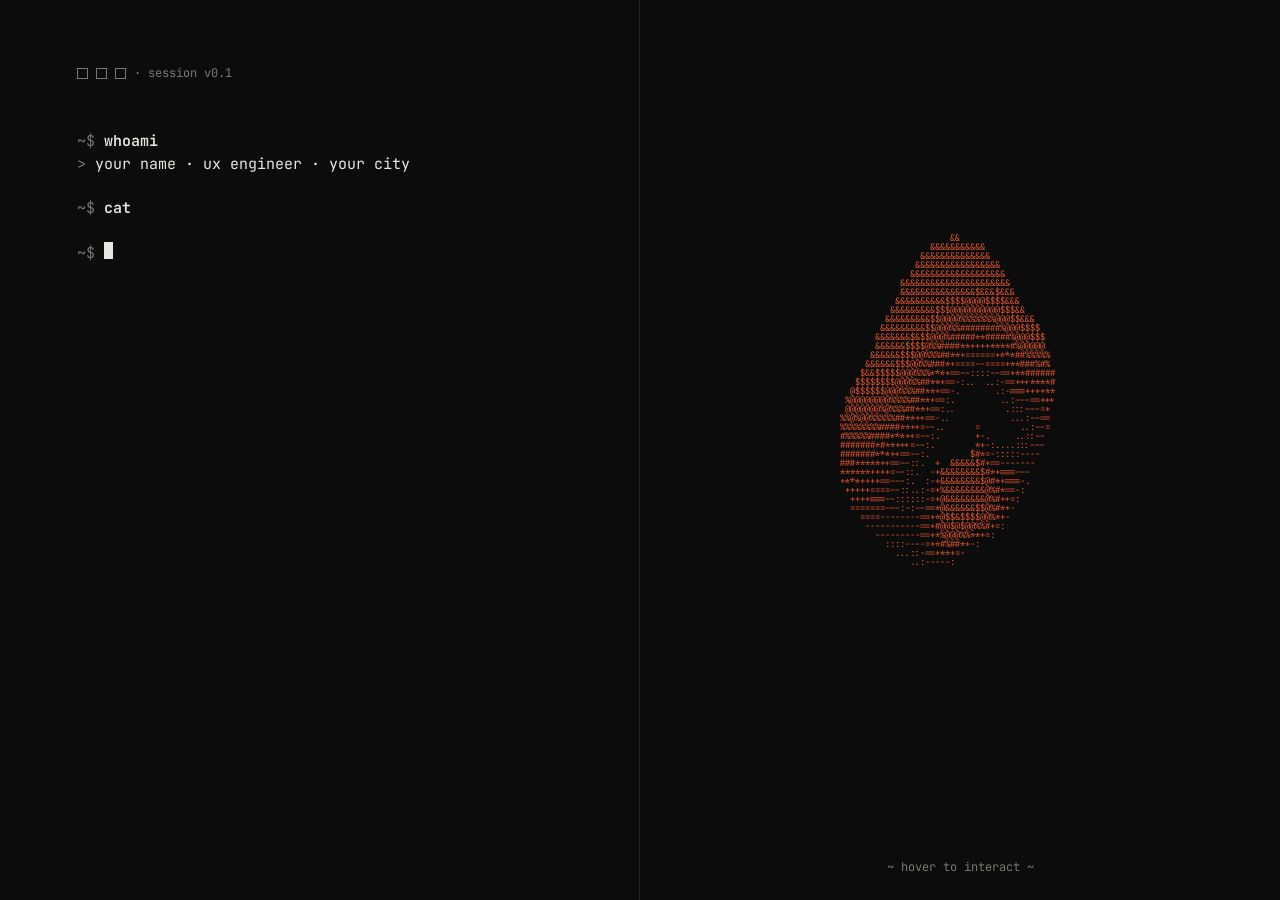
==== index.html @ 76d7cf32 "deploy: static portfolio" ====
﻿<!DOCTYPE html>
<html lang="ru"><head>
<meta charset="UTF-8"><style id="qw-theme">:root {
  --contextual-navbar-foreground-color: #000000 !important;
  --connection-foreground-color: #FFFFFF !important;
  --automation-foreground-color: #FFFFFF !important;
  --global-navbar-background-color: #F3F3F7 !important;
  --accent-foreground-color: #FFFFFF !important;
  --primary-foreground-color: #000000 !important;
  --measure-foreground-color: #CB7600 !important;
  --dimension-foreground-color: #1B84BF !important;
  --warning-background-color: #FF9800 !important;
  --warning-foreground-color: #000000 !important;
  --success-background-color: #27700E !important;
  --info-foreground-color: #FFFFFF !important;
  --secondary-foreground-color: #000000 !important;
  --info-background-color: #2196F3 !important;
  --measure-background-color: #FFF8EF !important;
  --contextual-navbar-background-color: #FFFFFF !important;
  --accent-background-color: #4200DB !important;
  --visualization-background-color: #6842FF !important;
  --connection-background-color: #FF4B14 !important;
  --secondary-background-color: #F9F9FB !important;
  --danger-background-color: #C82745 !important;
  --automation-background-color: #D600BA !important;
  --success-foreground-color: #FFFFFF !important;
  --danger-foreground-color: #FFFFFF !important;
  --dimension-background-color: #EEF8FF !important;
  --insight-foreground-color: #FFFFFF !important;
  --primary-background-color: #FFFFFF !important;
  --insight-background-color: #78008A !important;
  --visualization-foreground-color: #FFFFFF !important;
  --global-navbar-foreground-color: #5A5A5B !important;
  --chat-column-base: 720px !important;
  --chat-column-max: 720px !important;
  --color-bg: #faf9fc !important;
  --color-navbar-bg: #f9f9fb !important;
  --color-navbar-fg: #131920 !important;
  --color-navbar-divider: rgba(0, 0, 0, .12) !important;
  --color-leftnav-bg: #ffffff !important;
  --color-bg-chat-view: #f9f9fb !important;
  --color-bg-secondary: #ffffff !important;
  --color-bg-tertiary: #f9fafb !important;
  --color-bg-hover: #f3f4f6 !important;
  --color-surface: #f9fafb !important;
  --color-surface-hover: #f3f4f6 !important;
  --color-surface-active: #e5e7eb !important;
  --color-border: rgba(0, 0, 0, .12) !important;
  --color-border-light: rgba(0, 0, 0, .06) !important;
  --color-border-strong: #d1d5db !important;
  --background-toggle-off-default: rgba(255, 255, 255, 0) !important;
  --color-primary: #4200db !important;
  --color-primary-dark: #35009e !important;
  --color-primary-light: #8575ff !important;
  --color-primary-bg: #e8e6ff !important;
  --color-primary-hover-border: #35009e !important;
  --color-nav-icon-active: #4200db !important;
  --color-nav-hover-border: #4200db !important;
  --color-primary-alpha-3: color-mix(in srgb, #4200db 3%, transparent) !important;
  --color-primary-alpha-5: color-mix(in srgb, #4200db 5%, transparent) !important;
  --color-primary-alpha-8: color-mix(in srgb, #4200db 8%, transparent) !important;
  --color-primary-alpha-12: color-mix(in srgb, #4200db 12%, transparent) !important;
  --color-primary-alpha-15: color-mix(in srgb, #4200db 15%, transparent) !important;
  --color-primary-alpha-20: color-mix(in srgb, #4200db 20%, transparent) !important;
  --color-primary-alpha-25: color-mix(in srgb, #4200db 25%, transparent) !important;
  --color-primary-alpha-30: color-mix(in srgb, #4200db 30%, transparent) !important;
  --color-primary-alpha-40: color-mix(in srgb, #4200db 40%, transparent) !important;
  --color-primary-alpha-50: color-mix(in srgb, #4200db 50%, transparent) !important;
  --color-primary-alpha-60: color-mix(in srgb, #4200db 60%, transparent) !important;
  --color-primary-subtle: color-mix(in srgb, #4200db 12%, transparent) !important;
  --color-primary-border: color-mix(in srgb, #4200db 30%, transparent) !important;
  --color-focus-ring: #4200db !important;
  --color-sidebar-hover: color-mix(in srgb, #4200db 12%, transparent) !important;
  --color-sidebar-hover-solid: color-mix(in srgb, #4200db 12%, #faf9fc) !important;
  --block-selection-outline-offset: 2px !important;
  --color-accent: #4200db !important;
  --color-accent-foreground: #4200db !important;
  --color-accent-dark: #35009e !important;
  --color-accent-light: #e8e6ff !important;
  --color-accent-inverse: #ffffff !important;
  --color-link: #4200db !important;
  --color-brand-ai-gradient-start: #6842ff !important;
  --color-brand-ai-gradient-mid: #d600ba !important;
  --color-brand-ai-gradient-end: #ff4b14 !important;
  --color-brand-kiro: #9147ff !important;
  --color-primary-gradient-end: #e8e6ff !important;
  --color-primary-bg-solid: #e8e6ff !important;
  --color-user-bubble: #F3F3F7 !important;
  --color-user-bubble-text: #131920 !important;
  --color-text: #131920 !important;
  --color-text-secondary: #5e5e5e !important;
  --color-text-tertiary: #656871 !important;
  --color-text-muted: #656871 !important;
  --color-text-on-primary: #ffffff !important;
  --color-success: #00802f !important;
  --color-success-dark: #00471e !important;
  --color-success-light: #d9ffd6 !important;
  --color-success-hover: #005c26 !important;
  --color-success-bg: #e6f5eb !important;
  --color-success-border: #b3d9bf !important;
  --color-success-foreground: #00802f !important;
  --color-success-dark-foreground: #00471e !important;
  --color-success-text: #00471e !important;
  --color-error: #db0000 !important;
  --color-error-dark: #700000 !important;
  --color-error-light: #ffe0e0 !important;
  --color-error-hover: #ffe0e0 !important;
  --color-error-bg: #fceaea !important;
  --color-error-border: #f2cccc !important;
  --color-error-active-border: #db0000 !important;
  --color-error-foreground: #db0000 !important;
  --color-error-dark-foreground: #700000 !important;
  --color-error-inverse: #ffffff !important;
  --color-error-text: #700000 !important;
  --color-warning: #f2b100 !important;
  --color-warning-dark: #573a00 !important;
  --color-warning-light: #fffbbd !important;
  --color-warning-hover: #db9200 !important;
  --color-warning-bg: #fef7e6 !important;
  --color-warning-border: #f9dfa3 !important;
  --color-warning-foreground: #f2b100 !important;
  --color-warning-dark-foreground: #573a00 !important;
  --color-warning-inverse: #573a00 !important;
  --color-surface-warning: #fffbbd !important;
  --color-text-warning: #573a00 !important;
  --color-info: #006ce0 !important;
  --color-info-dark: #002a66 !important;
  --color-info-light: #d1f1ff !important;
  --color-info-hover: #003b8f !important;
  --color-info-bg: #ebf3fc !important;
  --color-info-border: #b3d1f0 !important;
  --color-info-foreground: #006ce0 !important;
  --color-info-dark-foreground: #002a66 !important;
  --color-info-inverse: #ffffff !important;
  --color-overlay: rgba(0, 0, 0, .5) !important;
  --color-shadow: rgba(0, 0, 0, .08) !important;
  --color-hover: rgba(0, 0, 0, .05) !important;
  --color-tooltip-bg: rgba(0, 0, 0, .85) !important;
  --color-tooltip-text: #ffffff !important;
  --color-voice-purple: #8575ff !important;
  --color-voice-purple-dark: #4200db !important;
  --color-voice-purple-light: #8575ff !important;
  --color-voice-red: #db0000 !important;
  --color-voice-red-dark: #700000 !important;
  --color-voice-amber: #f2b100 !important;
  --color-voice-purple-glow: rgba(66, 0, 219, .4) !important;
  --color-voice-red-glow: rgba(219, 0, 0, .4) !important;
  --font-sans: "Amazon Ember", "Helvetica Neue", "Segoe UI", Roboto, Helvetica, Arial, sans-serif !important;
  --font-mono: "SF Mono", "Monaco", "Menlo", "Consolas", monospace !important;
  --text-2xs: .5625rem !important;
  --text-xs: .625rem !important;
  --text-sm: .6875rem !important;
  --text-base: .75rem !important;
  --text-md: .8125rem !important;
  --text-lg: .875rem !important;
  --text-xl: 1rem !important;
  --text-2xl: 1.125rem !important;
  --text-3xl: 1.25rem !important;
  --text-4xl: 1.5rem !important;
  --text-5xl: 2rem !important;
  --spacing-1: calc(.25rem * 1) !important;
  --spacing-1-5: calc(.25rem * 1.5) !important;
  --spacing-2: calc(.25rem * 2) !important;
  --spacing-3: calc(.25rem * 3) !important;
  --spacing-4: calc(.25rem * 4) !important;
  --spacing-5: calc(.25rem * 5) !important;
  --spacing-6: calc(.25rem * 6) !important;
  --spacing-7: calc(.25rem * 7) !important;
  --spacing-8: calc(.25rem * 8) !important;
  --spacing-9: calc(.25rem * 9) !important;
  --spacing-10: calc(.25rem * 10) !important;
  --border-radius-rounded-lg: 8px !important;
  --radius-sm: 6px !important;
  --radius-md: 10px !important;
  --radius-card: 12px !important;
  --radius-lg: 16px !important;
  --radius-pill: 8px !important;
  --shadow-sm: 0 1px 2px rgba(0, 0, 0, .05) !important;
  --shadow-md: 0 4px 12px rgba(0, 0, 0, .08) !important;
  --shadow-lg: 0 4px 16px 4px rgba(0, 0, 0, .16), 0 2px 6px 1px rgba(0, 0, 0, .16) !important;
  --color-success-bg-solid: #d9ffd6 !important;
  --color-error-bg-solid: #ffe0e0 !important;
  --color-error-border-solid: #ffe0e0 !important;
  --color-warning-bg-solid: #fffbbd !important;
  --color-warning-text: #573a00 !important;
  --color-info-bg-solid: #d1f1ff !important;
  --color-info-bg-solid-alt: #d1f1ff !important;
  --color-info-text: #002a66 !important;
  --color-info-text-alt: #002a66 !important;
  --color-emerald: #10b981 !important;
  --color-teal: #4ecdc4 !important;
  --color-code-bg: #F3F3F7 !important;
  --color-code-header-bg: #f1f3f5 !important;
  --color-code-text: #24292e !important;
  --color-code-border: #e1e4e8 !important;
  --color-code-muted: #6a737d !important;
  --color-inline-code-bg: #F3F3F7 !important;
  --color-inline-code-text: #24292e !important;
  --color-inline-code-border: #e1e4e8 !important;
  --color-scrollbar-thumb: #d1d5db !important;
  --color-scrollbar-track: transparent !important;
  --qs-data-cat-01: #4338CA !important;
  --qs-data-cat-02: #D97706 !important;
  --qs-data-cat-03: #0891B2 !important;
  --qs-data-cat-04: #8B5CF6 !important;
  --qs-data-cat-05: #15803D !important;
  --qs-data-cat-06: #0C4A6E !important;
  --qs-data-cat-07: #D946EF !important;
  --qs-data-cat-08: #65A30D !important;
  --qs-data-cat-09: #1D4ED8 !important;
  --qs-data-cat-10: #831843 !important;
  --qs-data-cat-11: #C2410C !important;
  --qs-data-cat-12: #115E59 !important;
  --qs-data-cat-other: #737373 !important;
  --qs-content: #fff !important;
  --qs-main: #f9f9fb !important;
  --qs-primary-foreground: #131920 !important;
  --qs-secondary-foreground: #656871 !important;
  --qs-tertiary-foreground: #656871 !important;
  --qs-placeholder-foreground: #656871 !important;
  --qs-divider: #dedee3 !important;
  --qs-default-border: #8c8c94 !important;
  --qs-neutral-soft: #b4b4bb !important;
  --qs-neutral-gray-50: #f9fafb !important;
  --qs-tertiary-background: #f9fafb !important;
  --qs-action-hover: #f3f3f7 !important;
  --qs-primary-default: #4200db !important;
  --qs-primary-dark: #35009e !important;
  --qs-primary-medium: #8575ff !important;
  --qs-primary-light: #e8e6ff !important;
  --qs-primary-inverse: #fff !important;
  --qs-success-default: #00802f !important;
  --qs-success-dark: #00471e !important;
  --qs-success-light: #d9ffd6 !important;
  --qs-error-default: #db0000 !important;
  --qs-error-dark: #700000 !important;
  --qs-warning-default: #f2b100 !important;
  --qs-warning-dark: #573a00 !important;
  --qs-warning-light: #fffbbd !important;
  --qs-info-default: #006ce0 !important;
  --qs-info-dark: #002a66 !important;
  --qs-font-sans: "Amazon Ember", "Helvetica Neue", "Segoe UI", Helvetica, Arial, sans-serif !important;
  --safe-top: 0.0px !important;
  --safe-bottom: 0.0px !important;
  --safe-left: 0.0px !important;
  --safe-right: 0.0px !important;
  --qs-action-active: #e8e6ff !important;
  --qs-action-active-hover: #b2a8ff !important;
  --qs-action-disabled: #f3f3f7 !important;
  --qs-active-border: #4200db !important;
  --qs-application-navbar: #4200db !important;
  --qs-application-navbar-dark: #35009e !important;
  --qs-application-navbar-foreground: #fff !important;
  --qs-application-navbar-light: #e8e6ff !important;
  --qs-automation-dark: #660052 !important;
  --qs-automation-default: #d600ba !important;
  --qs-automation-light: #ffe0fb !important;
  --qs-automation-medium: #b3008f !important;
  --qs-automation-soft: #ff94f1 !important;
  --qs-avatar-blue-bg: #d1f1ff !important;
  --qs-avatar-blue-fg: #002a66 !important;
  --qs-avatar-fuchsia-bg: #fce6ff !important;
  --qs-avatar-fuchsia-fg: #590066 !important;
  --qs-avatar-green-bg: #d9ffd6 !important;
  --qs-avatar-green-fg: #00471e !important;
  --qs-avatar-neutral-bg: #dedee3 !important;
  --qs-avatar-neutral-fg: #131920 !important;
  --qs-avatar-orange-bg: #ffe0d6 !important;
  --qs-avatar-orange-fg: #661800 !important;
  --qs-avatar-pink-bg: #ffe0fb !important;
  --qs-avatar-pink-fg: #660052 !important;
  --qs-avatar-primary-bg: #e8e6ff !important;
  --qs-avatar-primary-fg: #35009e !important;
  --qs-avatar-red-bg: #ffe0e0 !important;
  --qs-avatar-red-fg: #700000 !important;
  --qs-avatar-violet-bg: #f2e5ff !important;
  --qs-avatar-violet-fg: #45008a !important;
  --qs-avatar-yellow-bg: #fffbbd !important;
  --qs-avatar-yellow-fg: #573a00 !important;
  --qs-blue-100: #e2ebff !important;
  --qs-blue-1000: #060d27 !important;
  --qs-blue-200: #c2d5ff !important;
  --qs-blue-300: #9fbdff !important;
  --qs-blue-400: #7ea0fc !important;
  --qs-blue-50: #fafbff !important;
  --qs-blue-500: #517df6 !important;
  --qs-blue-600: #2d5fe8 !important;
  --qs-blue-700: #1d3cb9 !important;
  --qs-blue-800: #162c85 !important;
  --qs-blue-900: #102165 !important;
  --qs-blue-950: #0b1746 !important;
  --qs-brand: #fff !important;
  --qs-brand-foreground: #131920 !important;
  --qs-brand-navbar: #131920 !important;
  --qs-brand-navbar-dark: #000 !important;
  --qs-brand-navbar-foreground: #fff !important;
  --qs-brand-navbar-light: #dedee3 !important;
  --qs-coachmark: #006ce0 !important;
  --qs-connection-dark: #661800 !important;
  --qs-connection-default: #db3300 !important;
  --qs-connection-light: #ffe0d6 !important;
  --qs-connection-soft: #ff997a !important;
  --qs-content-inverse: #333843 !important;
  --qs-content-inverse-active: #131920 !important;
  --qs-contrast-foreground: #131920 !important;
  --qs-control-selected-bg: #4200db !important;
  --qs-control-selected-hover-bg: #35009e !important;
  --qs-darkpurple1-100: #eee1ef !important;
  --qs-darkpurple1-1000: #130b14 !important;
  --qs-darkpurple1-200: #dcc0dd !important;
  --qs-darkpurple1-300: #c99ecc !important;
  --qs-darkpurple1-400: #b57ab8 !important;
  --qs-darkpurple1-50: #f8f2f8 !important;
  --qs-darkpurple1-500: #97529b !important;
  --qs-darkpurple1-600: #754078 !important;
  --qs-darkpurple1-700: #542e57 !important;
  --qs-darkpurple1-800: #472749 !important;
  --qs-darkpurple1-900: #341c35 !important;
  --qs-darkpurple1-950: #241325 !important;
  --qs-darkpurple2-100: #f1e3fc !important;
  --qs-darkpurple2-1000: #1b042f !important;
  --qs-darkpurple2-200: #e7d0fb !important;
  --qs-darkpurple2-300: #d6b0f8 !important;
  --qs-darkpurple2-400: #be81f3 !important;
  --qs-darkpurple2-50: #f8f1fe !important;
  --qs-darkpurple2-500: #a652ef !important;
  --qs-darkpurple2-600: #8e24eb !important;
  --qs-darkpurple2-700: #7413c9 !important;
  --qs-darkpurple2-800: #580e98 !important;
  --qs-darkpurple2-900: #36095d !important;
  --qs-darkpurple2-950: #260642 !important;
  --qs-data-categorical-01: #4338ca !important;
  --qs-data-categorical-02: #d97706 !important;
  --qs-data-categorical-03: #0891b2 !important;
  --qs-data-categorical-04: #8b5cf6 !important;
  --qs-data-categorical-05: #15803d !important;
  --qs-data-categorical-06: #0c4a6e !important;
  --qs-data-categorical-07: #d946ef !important;
  --qs-data-categorical-08: #65a30d !important;
  --qs-data-categorical-09: #1d4ed8 !important;
  --qs-data-categorical-10: #831843 !important;
  --qs-data-categorical-11: #c2410c !important;
  --qs-data-categorical-12: #115e59 !important;
  --qs-data-categorical-other: #737373 !important;
  --qs-data-divergent-negative: #ea580c !important;
  --qs-data-divergent-positive: #4f46e5 !important;
  --qs-data-divergent-red-green-negative: #dc2626 !important;
  --qs-data-divergent-red-green-positive: #16a34a !important;
  --qs-data-missing: #d4d4d4 !important;
  --qs-data-sentiment-neutral: #737373 !important;
  --qs-data-sentiment-warning: #9e6900 !important;
  --qs-data-sequential-duochromatic-high: #1e1b4b !important;
  --qs-data-sequential-duochromatic-low: #8b5cf6 !important;
  --qs-data-sequential-monochromatic-high: #4f46e5 !important;
  --qs-default-badge: #b4b4bb !important;
  --qs-default-badge-dot: #656871 !important;
  --qs-dimension: #4200db !important;
  --qs-dimension-experimental: #4200db !important;
  --qs-dimension-experimental-foreground: #4200db !important;
  --qs-dimension-foreground: #fff !important;
  --qs-disabled: #8c8c94 !important;
  --qs-disabled-border: #dedee3 !important;
  --qs-disabled-foreground: #b4b4bb !important;
  --qs-divider-light: #f3f3f7 !important;
  --qs-error-active-border: #db0000 !important;
  --qs-error-border: #ffe0e0 !important;
  --qs-error-foreground: #db0000 !important;
  --qs-error-inverse: #fff !important;
  --qs-error-light: #ffe0e0 !important;
  --qs-error-medium: #900 !important;
  --qs-error-soft: #ff9e9e !important;
  --qs-focus-offset: 1px !important;
  --qs-font-base-letter-spacing: .15px !important;
  --qs-font-display: "Amazon Ember", "Helvetica Neue", "Segoe UI", Helvetica, Arial, sans-serif !important;
  --qs-font-family: "Amazon Ember", "Helvetica Neue", "Segoe UI", Helvetica, Arial, sans-serif !important;
  --qs-gradient-automation-light-stop: #ffe0fb !important;
  --qs-gradient-automation-medium-stop: #b3008f !important;
  --qs-gradient-automation-stop: #d600ba !important;
  --qs-gradient-connection-light-stop: #ffe0d6 !important;
  --qs-gradient-connection-stop: #db3300 !important;
  --qs-gradient-insight-light-stop: #fce6ff !important;
  --qs-gradient-insight-stop: #a000b8 !important;
  --qs-gradient-visualization-light-stop: #f2e5ff !important;
  --qs-gradient-visualization-stop: #7300e5 !important;
  --qs-green-100: #ccffd8 !important;
  --qs-green-1000: #001409 !important;
  --qs-green-200: #a9efba !important;
  --qs-green-300: #84d39a !important;
  --qs-green-400: #71c68c !important;
  --qs-green-50: #f0fff3 !important;
  --qs-green-500: #5bbe7a !important;
  --qs-green-600: #3c955a !important;
  --qs-green-700: #227340 !important;
  --qs-green-800: #00441f !important;
  --qs-green-900: #003317 !important;
  --qs-green-950: #002410 !important;
  --qs-grid-gap: 16px !important;
  --qs-grid-gap-xl: 24px !important;
  --qs-hero-banner-button-hover: color-mix(in srgb, #fff, transparent 60%) !important;
  --qs-hover-border: #333843 !important;
  --qs-info-inverse: #fff !important;
  --qs-info-light: #d1f1ff !important;
  --qs-info-medium: #003b8f !important;
  --qs-info-soft: #75cfff !important;
  --qs-insight-dark: #590066 !important;
  --qs-insight-default: #a000b8 !important;
  --qs-insight-light: #fce6ff !important;
  --qs-insight-soft: #f299ff !important;
  --qs-main-foreground: #131920 !important;
  --qs-main-secondary-foreground: #656871 !important;
  --qs-measure: #00802f !important;
  --qs-measure-experimental: #f2b100 !important;
  --qs-measure-experimental-foreground: #f2b100 !important;
  --qs-measure-foreground: #fff !important;
  --qs-neutral-0: #fff !important;
  --qs-neutral-100: #f5f3ef !important;
  --qs-neutral-1000: #0b0a0a !important;
  --qs-neutral-200: #ece9e4 !important;
  --qs-neutral-300: #e2dfda !important;
  --qs-neutral-400: #cdc9c1 !important;
  --qs-neutral-50: #faf9f7 !important;
  --qs-neutral-500: #adaaa3 !important;
  --qs-neutral-600: #94918b !important;
  --qs-neutral-700: #7d7a73 !important;
  --qs-neutral-800: #5e5b56 !important;
  --qs-neutral-900: #302f2c !important;
  --qs-neutral-950: #151310 !important;
  --qs-neutral-black: #000 !important;
  --qs-neutral-dark: #333843 !important;
  --qs-neutral-deep: #656871 !important;
  --qs-neutral-default: #dedee3 !important;
  --qs-neutral-light: #f3f3f7 !important;
  --qs-neutral-lightest: #f9f9fb !important;
  --qs-neutral-medium: #8c8c94 !important;
  --qs-neutral-strong: #131920 !important;
  --qs-neutral-white: #fff !important;
  --qs-overlay: color-mix(in srgb, #131920, transparent 50%) !important;
  --qs-popover-border: transparent !important;
  --qs-primary-inverse-foreground: #fff !important;
  --qs-primary-soft: #b2a8ff !important;
  --qs-progress-active: #4200db !important;
  --qs-red-100: #ffe4e1 !important;
  --qs-red-1000: #240004 !important;
  --qs-red-200: #ffc7c2 !important;
  --qs-red-300: #ffa099 !important;
  --qs-red-400: #eb6560 !important;
  --qs-red-50: #fff6f5 !important;
  --qs-red-500: #c33c38 !important;
  --qs-red-600: #aa2b2b !important;
  --qs-red-700: #8a0f0f !important;
  --qs-red-800: #6e000d !important;
  --qs-red-900: #57000a !important;
  --qs-red-950: #3d0007 !important;
  --qs-secondary: #dedee3 !important;
  --qs-secondary-dark: #b4b4bb !important;
  --qs-secondary-light: #f3f3f7 !important;
  --qs-shadow: #00000029 !important;
  --qs-shadow-lg: 0 4px 16px 4px #00000029, 0 2px 6px 1px #00000029 !important;
  --qs-shadow-md: 0 0 2px 0 #00000029, 0 2px 8px 1px #00000029 !important;
  --qs-shadow-pin-left: inset -4px 0 4px -4px #00000029 !important;
  --qs-shadow-pin-right: inset 4px 0 4px -4px #00000029 !important;
  --qs-shadow-sm: 0 0 2px 0 #00000029, 0 0 4px 0 #00000029 !important;
  --qs-shadow-xl: 0 4px 8px 2px #00000029, 0 6px 20px 4px #00000029 !important;
  --qs-spice: #ff9800 !important;
  --qs-success-inverse: #fff !important;
  --qs-success-medium: #005c26 !important;
  --qs-success-soft: #aeffa8 !important;
  --qs-tag-default: #dedee3 !important;
  --qs-tag-soft-border: #b4b4bb !important;
  --qs-toggle-tile-lg: calc(.25rem * 15) !important;
  --qs-toggle-tile-md: calc(.25rem * 12) !important;
  --qs-toggle-tile-sm: calc(.25rem * 8) !important;
  --qs-transparent: transparent !important;
  --qs-visualization-dark: #45008a !important;
  --qs-visualization-default: #7300e5 !important;
  --qs-visualization-light: #f2e5ff !important;
  --qs-visualization-soft: #d4a8ff !important;
  --qs-warning-experimental: #f2b100 !important;
  --qs-warning-experimental-light: #fffbbd !important;
  --qs-warning-experimental-light-foreground: #fffbbd !important;
  --qs-warning-inverse: #573a00 !important;
  --qs-warning-medium: #db9200 !important;
  --qs-warning-soft: #ffed4d !important;
  --qs-width-modal-lg: 1136px !important;
  --qs-width-modal-md: 600px !important;
  --qs-width-modal-sm: 384px !important;
  --qs-yellow-100: #fff5cf !important;
  --qs-yellow-1000: #1f1100 !important;
  --qs-yellow-200: #ffe79e !important;
  --qs-yellow-300: #fbd86f !important;
  --qs-yellow-400: #facb3d !important;
  --qs-yellow-50: #fffcf0 !important;
  --qs-yellow-500: #e2ac36 !important;
  --qs-yellow-600: #ca8d2b !important;
  --qs-yellow-700: #9d672f !important;
  --qs-yellow-800: #7a4c19 !important;
  --qs-yellow-900: #522e00 !important;
  --qs-yellow-950: #381f00 !important;
  --qs-duration-reorder: .125s !important;
  --qs-ease-reorder: ease-in-out !important;
  --z-subtask-modal: 10000 !important;
  --z-above-subtask-modal: 10001 !important;
  --react-pdf-text-layer: 1 !important;
  --highlight-bg-color: rgba(180, 0, 170, 1) !important;
  --highlight-selected-bg-color: rgba(0, 100, 0, 1) !important;
  --react-pdf-annotation-layer: 1 !important;
  --annotation-unfocused-field-background: url("data:image/svg+xml;charset=UTF-8,<svg width='1px' height='1px' xmlns='http://www.w3.org/2000/svg'><rect width='100%' height='100%' style='fill:rgba(0, 54, 255, 0.13);'/></svg>") !important;
  --input-focus-border-color: Highlight !important;
  --input-focus-outline: 1px solid Canvas !important;
  --input-unfocused-border-color: transparent !important;
  --input-disabled-border-color: transparent !important;
  --input-hover-border-color: black !important;
  --link-outline: none !important;
  --flow-size-overview-canvas-min-height: 480px !important;
}</style>
<meta name="viewport" content="width=device-width, initial-scale=1">
<title>~$ your name — ux engineer</title>
<link href="https://fonts.googleapis.com/css2?family=JetBrains+Mono:ital,wght@0,400;0,600;1,400&amp;display=swap" rel="stylesheet">
<style>
:root{--page-bg:#0c0c0c;--page-fg:#e8e6e1;--page-dim:#7a7872;--page-accent:#e0542f;--page-line:#1f1f1f;--page-mono:'JetBrains Mono',ui-monospace,Consolas,monospace}
*{box-sizing:border-box;margin:0;padding:0}
html,body{height:100%}
body{background:var(--page-bg);color:var(--page-fg);font:15px/1.5 var(--page-mono);display:grid;grid-template-columns:minmax(0,1fr) minmax(0,1fr);overflow:hidden}
#term{overflow-y:auto;padding:64px clamp(20px,12%,220px) 80px;border-right:1px solid var(--page-line);cursor:text}
#term::-webkit-scrollbar{width:6px}#term::-webkit-scrollbar-thumb{background:#222}
.bar{display:flex;gap:8px;align-items:center;color:var(--page-dim);font-size:12px;margin-bottom:48px}
.bar i{width:11px;height:11px;border:1px solid var(--page-dim)}
.line{white-space:pre-wrap;word-break:break-word;min-height:1.5em}
.cmd{margin-top:22px}.cmd b{font-weight:600}
.ps{color:var(--page-dim)}
.dim{color:var(--page-dim)}.tag{color:var(--page-accent)}
.cmt{color:var(--page-dim);font-style:italic;margin-top:22px}
a{color:var(--page-fg);text-decoration:none;border-bottom:1px solid var(--page-dim)}
a:hover{color:var(--page-accent);border-color:var(--page-accent)}
.key{display:inline-block;width:110px}
#input-line{margin-top:22px;display:flex}
#typed{white-space:pre}
.cur{display:inline-block;width:9px;height:1.15em;background:var(--page-fg);vertical-align:-3px;animation:blink 1s steps(1) infinite}
@keyframes blink{50%{opacity:0}}
#art{position:relative;display:flex;align-items:center;justify-content:center;overflow:hidden}
#ascii{font:9px/9px var(--page-mono);color:var(--page-accent);white-space:pre;user-select:none}
.hint{position:absolute;bottom:24px;left:0;right:0;text-align:center;color:var(--page-dim);font-size:12px}
@media (max-width:820px){body{grid-template-columns:1fr;overflow:auto}#art{display:none}#term{border:0;padding:40px 20px}}
body.light{--page-bg:#f2f0eb;--page-fg:#141414;--page-dim:#86837c;--page-line:#dcd9d2}body.light .cur{background:var(--page-fg)}
@media (prefers-reduced-motion:reduce){.cur{animation:none}}
</style>
</head>
<body>
<main id="term">
  <div class="bar"><i></i><i></i><i></i><span>· session v0.1</span></div>
  <div id="out"></div>
  <div id="input-line" hidden=""><span class="ps">~$&nbsp;</span><span id="typed"></span><span class="cur"></span></div>
</main>
<aside id="art"><pre id="ascii"></pre><div class="hint">~ hover to interact ~</div></aside>

<script>
// ===== контент: меняй тут =====
const SCRIPT = [
  ['whoami', ['your name · ux engineer · your city']],
  ['cat about.txt', ['designing interfaces for 5 years,','writing frontend for 3 of them.','','i like turning messy ideas into','working prototypes people actually use.']],
  ['ls projects/', [
    '<a href="./pet-projects/sun-timeline/index.html" target="_blank" rel="noopener">sun-timeline</a>   <span class="dim">· raw webgl2 solar evolution</span>   <span class="tag">[live]</span>',
    '<a href="./pet-projects/medusa-jf4/index.html" target="_blank" rel="noopener">medusa-jf4</a>     <span class="dim">· three.js 3d field simulator</span>  <span class="tag">[live]</span>',
    '<a href="./pet-projects/vhs-archive/index.html" target="_blank" rel="noopener">vhs-archive</a>    <span class="dim">· 3d curved shelf + svg ink</span>    <span class="tag">[live]</span>',
    '<a href="./pet-projects/honey-jar/index.html" target="_blank" rel="noopener">honey-jar</a>      <span class="dim">· hiven 4-scene pinned story</span>   <span class="tag">[live]</span>',
    '<a href="./pet-projects/print-gallery/index.html" target="_blank" rel="noopener">print-gallery</a>  <span class="dim">· zestwell 3d corridor + bag</span>   <span class="tag">[live]</span>',
    '<a href="./pet-projects/axon/index.html" target="_blank" rel="noopener">axon-lab</a>       <span class="dim">· realtime particle-sphere lab</span> <span class="tag">[live]</span>']],
  ['ls experiments/', [
    '<a href="./monolith/index.html" target="_blank" rel="noopener">kinetic-monolith</a> <span class="dim">· react + webgl2 portfolio</span>   <span class="tag">[dev]</span>',
    '<a href="#art">ascii-orb</a>        <span class="dim">· the thing on the right →</span>   <span class="tag">[live]</span>']],
  ['echo $CONTACTS', [
    '<span class="key">github</span><a href="#">@your-handle</a>',
    '<span class="key">telegram</span><a href="#">@your-handle</a>',
    '<span class="key">email</span><a href="mailto:hello@example.com">hello@example.com</a>']],
];
const FOOTER = ['// site under construction. come back tomorrow. or in 2077.','// type something'];
const IDLE = ['still here? good.','the cursor is doing all the work today.','try typing "help".','i\'d offer you tea but i\'m html.','somewhere a cat just knocked a cup off a table.','press any key. any of them. i\'m not picky.','still loading your motivation...','okay, i\'ll just talk to myself then.'];
const CMDS = {
  help: ()=>['available: help, about, projects, contacts, joke, clear, ls, cat, whoami, date, echo, history, ping, coffee, cowsay, theme, matrix, hack, exit','some commands are hidden. good luck.'],
  about: ()=>['see above. scroll is free.'],
  projects: ()=>['sun-timeline  · raw webgl2 solar evolution [live]','medusa-jf4    · three.js 3d field simulator [live]','vhs-archive   · 3d curved shelf + svg ink [live]','honey-jar     · hiven 4-scene pinned story [live]','print-gallery · zestwell 3d corridor + bag [live]','axon-lab      · realtime particle-sphere lab [live]'],
  contacts: ()=>['email works best: hello@example.com'],
  joke: ()=>[['why do programmers prefer dark mode? because light attracts bugs.','there are 10 kinds of people: those who get binary and those who don\'t.','i would tell you a udp joke, but you might not get it.'][Math.random()*3|0]],
  sudo: a=>a.join(' ')==='make me a sandwich'?['okay. 🥪 (it\'s ascii, don\'t eat the screen)']:['nice try. this incident will be reported to nobody.'],
  clear: ()=>{out.innerHTML='';return []},
  ls: a=>a[0]==='-la'?['drwxr-xr-x  projects/','drwxr-xr-x  experiments/','-rw-r--r--  about.txt','-rw-------  .secret','-rw-r--r--  .bash_history']:['projects/  experiments/  about.txt'],
  cat: a=>({'about.txt':['designing interfaces for 5 years. see above.'],'.secret':['the real secret was the friends we made along the way.'],'.bash_history':['vim exit','how to exit vim','how to exit vim please','sudo reboot']}[a[0]]||[a[0]?'cat: '+a[0]+': no such file. maybe try ls -la':'meow. 🐈']),
  whoami: ()=>['a visitor. curious one, apparently.'],
  date: ()=>[new Date().toString().slice(0,24),'yes, it\'s still today.'],
  echo: a=>[a.join(' ')||'...echo?'],
  history: ()=>hist.length?hist.map((h,i)=>(i+1)+'  '+h):['no history. clean record.'],
  ping: ()=>['pong.','64 bytes from your-name: time=0.1ms (i\'m fast)'],
  coffee: ()=>['error 418: i\'m a teapot. try "tea".'],
  tea: ()=>['brewing... ☕ done. you\'re welcome.'],
  cowsay: a=>{const t=a.join(' ')||'moo';return [' '+'_'.repeat(t.length+2),'< '+t+' >',' '+'-'.repeat(t.length+2),'        \\   ^__^','         \\  (oo)\\_______','            (__)\\       )\\/\\','                ||----w |','                ||     ||']},
  theme: ()=>{document.body.classList.toggle('light');return ['theme switched. your eyes will thank or hate you.']},
  matrix: ()=>{matrix();return ['wake up, neo...']},
  hack: async()=>{for(const s of ['connecting to mainframe...','bypassing firewall... [██████░░░░]','bypassing firewall... [██████████]','downloading the internet...','access granted.','just kidding. go outside.']){add('<span class="ps">&gt; </span>'+s);await wait(450)}return []},
  exit: ()=>['there is no escape. close the tab like a normal person.'],
  vim: ()=>['you entered vim. you live here now.','(hint: there is no hint)'],
  'rm': a=>a.join(' ').includes('-rf')?(()=>{document.body.style.transition='transform 1s, opacity 1s';document.body.style.transform='rotate(3deg) scale(.97)';setTimeout(()=>{document.body.style.transform='';},1200);return ['deleting everything...','just kidding. i have backups. probably.']})():['rm: be more specific. or don\'t.'],
  hello: ()=>['hi. nice to finally meet you.'],
  hi: ()=>['hey. type "help" if you\'re lost.'],
  42: ()=>['the answer. but what was the question?'],
  'привет': ()=>['привет. i speak english mostly, but i appreciate it.'],
};
const hist=[];let hi=0;
const MX=document.createElement('canvas');
function matrix(){MX.style.cssText='position:fixed;inset:0;z-index:99;pointer-events:none';document.body.appendChild(MX);const c=MX.getContext('2d');MX.width=innerWidth;MX.height=innerHeight;const cols=Array(Math.ceil(MX.width/14)).fill(0);let n=0;(function f(){c.fillStyle='rgba(12,12,12,.1)';c.fillRect(0,0,MX.width,MX.height);c.fillStyle='#e0542f';c.font='14px monospace';cols.forEach((y,i)=>{c.fillText(String.fromCharCode(0x30A0+Math.random()*96|0),i*14,y);cols[i]=y>MX.height&&Math.random()>.97?0:y+14});if(++n<220)requestAnimationFrame(f);else MX.remove()})()}
// konami
const KON='ArrowUp ArrowUp ArrowDown ArrowDown ArrowLeft ArrowRight ArrowLeft ArrowRight b a'.split(' ');let kp=0;
document.addEventListener('keydown',e=>{kp=e.key===KON[kp]?kp+1:(e.key===KON[0]?1:0);if(kp===KON.length){kp=0;add('<span class="ps">&gt; </span><span class="tag">+30 lives. you\'re officially a nerd. 🎮</span>');matrix()}});
const FALLBACK = ['command not found. i\'m just a pretty div.','that\'s not a thing here.','interesting. no.','i heard you. i\'m ignoring you.','error 418: i\'m a teapot.'];

const ROAST = {
  generic: [...FALLBACK,'bold of you to assume i\'d understand that.','typing random stuff won\'t get you hired.','your keyboard deserves better.','i\'ve seen smarter input from a cat walking on a laptop.','wow. a true hacker.','not even chatgpt knows what you meant.','that command was so bad my css broke a little.','try "help". it exists for people like you.','i\'m a static page and i still have more going on than that.','denied. vibe check failed.','are you okay? blink twice.','404: point of that command not found.'],
  repeat: ['you typed that already. it didn\'t work then either.','same thing, same result. einstein had a word for this.','persistence is cute. this isn\'t.','again? i\'m starting to worry about you.','you\'ve unlocked: nothing. congrats.'],
  short: ['one letter. impressive vocabulary.','"{x}"? that\'s the whole thought?','your cat typed that, right?','minimalism. i respect it. but no.','words can be longer than one letter, you know.'],
  spam: ['stop spamming. i\'m a div, not a punching bag.','you\'ve typed "{x}" {n} times. seek help.','achievement unlocked: most boring visitor.','i\'m telling your mom.','{n} times. even the cursor is embarrassed for you.','ok, i\'m not answering "{x}" anymore.','...','.','fine. "{x}". happy now?'],
  swear: ['such language. from someone who can\'t find the help command.','insulting a website at 3am. living your best life.','i\'d be offended but i\'m literally made of text.','does your mom know you talk like this?','that\'s not how you get a job here.','calm down, keyboard warrior.','did the website hurt your feelings? it\'s okay.','i\'m logging this. just kidding. or am i.','insulting a terminal. peak performance.','strong words for someone who lost an argument to a div.'],
  ru: ['i see cyrillic. flattered, but i only speak english and sarcasm.','нет. (that\'s all the russian i know)','translating... translation: "please type help".','русский? cool. still not a command.'],
  caps: ['WHY ARE WE YELLING','caps lock is not a superpower.','shouting won\'t make me smarter.'],
  empty: ['you pressed enter on nothing. deep.','silence. i like it.','an empty command. very zen.','press harder. maybe it\'ll work.'],
  q: ['questions? i\'m a terminal, not a therapist.','great question. no answer.','idk, ask google.'],
};
const SWEAR=/(х[уy]й|хуе|пизд|еба|ебл|ёб|бля|сук|муда|пидо|пидр|даун|долбо|гандон|fuck|shit|bitch|idiot|stupid|dumb|noob)/i;
let lastCmd='',rep=0,empties=0;const seen={};
function pick(a){return a[Math.random()*a.length|0]}
function roast(c){
  const k=c.toLowerCase();seen[k]=(seen[k]||0)+1;
  rep=k===lastCmd?rep+1:0;lastCmd=k;
  const fill=s=>s.replace(/\{x\}/g,c).replace(/\{n\}/g,seen[k]);
  if(SWEAR.test(c))return fill(pick(ROAST.swear));
  if(seen[k]>=4)return fill(pick(ROAST.spam));
  if(rep>=1)return fill(pick(ROAST.repeat));
  if(c.length<=2)return fill(pick(ROAST.short));
  if(c.length>3&&c===c.toUpperCase()&&/[A-ZА-Я]/.test(c))return pick(ROAST.caps);
  if(c.endsWith('?'))return pick(ROAST.q);
  if(/[а-яё]/i.test(c))return pick(ROAST.ru);
  return pick(ROAST.generic);
}

// ===== терминал =====
const out=document.getElementById('out'),term=document.getElementById('term'),il=document.getElementById('input-line'),typedEl=document.getElementById('typed');
const reduce=matchMedia('(prefers-reduced-motion: reduce)').matches;
const wait=ms=>new Promise(r=>setTimeout(r,reduce?0:ms));
const esc=s=>s.replace(/[&<>"]/g,c=>({'&':'&amp;','<':'&lt;','>':'&gt;','"':'&quot;'}[c]));
function add(html,cls='line'){const d=document.createElement('div');d.className=cls;d.innerHTML=html;out.appendChild(d);term.scrollTop=term.scrollHeight;return d}
async function typeCmd(c){const d=add('<span class="ps">~$ </span><b></b>','line cmd');const b=d.querySelector('b');for(const ch of c){b.textContent+=ch;await wait(45+Math.random()*50)}await wait(250)}
async function boot(){
  for(const [c,lines] of SCRIPT){await typeCmd(c);for(const l of lines){add('<span class="ps">&gt; </span>'+l);await wait(60)}}
  for(const f of FOOTER){add(f,'line cmt');await wait(200)}
  il.hidden=false;armIdle();
}
let buf='',idleT,idleI=0;
function armIdle(){clearTimeout(idleT);idleT=setTimeout(function tick(){add('<span class="ps">&gt; </span>'+IDLE[idleI++%IDLE.length],'line cmt');out.appendChild(il.parentNode===out?il:document.createTextNode(''));term.scrollTop=term.scrollHeight;idleT=setTimeout(tick,6000)},12000)}
document.addEventListener('keydown',async e=>{
  if(il.hidden||e.ctrlKey||e.metaKey||e.altKey)return;
  armIdle();
  if(e.key==='Enter'){
    const c=buf.trim();add('<span class="ps">~$ </span><b>'+esc(buf)+'</b>','line');
    buf='';typedEl.textContent='';
    if(!c){if(++empties>=3){empties=0;add('<span class="ps">&gt; </span>'+esc(pick(ROAST.empty)))}}
    else{empties=0;hist.push(c);hi=hist.length;const [name,...args]=c.split(/\s+/);const f=CMDS[name.toLowerCase()];const res=f?await f(args):[roast(c)];res.forEach(r=>add('<span class="ps">&gt; </span>'+esc(r)))}
  }else if(e.key==='Backspace'){buf=buf.slice(0,-1)}
  else if(e.key==='ArrowUp'&&hist.length){hi=Math.max(0,hi-1);buf=hist[hi];e.preventDefault()}
  else if(e.key==='ArrowDown'&&hist.length){hi=Math.min(hist.length,hi+1);buf=hist[hi]||'';e.preventDefault()}
  else if(e.key==='Tab'){e.preventDefault();const m=Object.keys(CMDS).filter(k=>k.startsWith(buf));if(m.length===1)buf=m[0];else if(m.length&&buf)add('<span class="ps">&gt; </span>'+esc(m.join('  ')))}
  else if(e.key.length===1){buf+=e.key;e.preventDefault()}
  typedEl.textContent=buf;term.appendChild(il);term.scrollTop=term.scrollHeight;
});
boot();

// ===== ascii-шар справа =====
const pre=document.getElementById('ascii'),art=document.getElementById('art');
const W=90,H=60,CH=' .:-=+*#%@$&';
let A=0,B=0,mx=0,my=0,tx=0,ty=0;
art.addEventListener('mousemove',e=>{const r=art.getBoundingClientRect();tx=(e.clientX-r.left)/r.width-.5;ty=(e.clientY-r.top)/r.height-.5});
art.addEventListener('mouseleave',()=>{tx=ty=0});
function frame(){
  mx+=(tx-mx)*.08;my+=(ty-my)*.08;
  const buf=new Array(W*H).fill(' '),z=new Array(W*H).fill(0);
  const cA=Math.cos(A),sA=Math.sin(A),cB=Math.cos(B),sB=Math.sin(B);
  for(let th=0;th<6.283;th+=.07)for(let ph=0;ph<6.283;ph+=.02){
    const ct=Math.cos(th),st=Math.sin(th),cp=Math.cos(ph),sp=Math.sin(ph);
    const R=2+Math.sin(ph*5+A*2)*.15*(1+Math.abs(mx)*4),cx=R+ct;
    const x=cx*(cB*cp+sA*sB*sp)-st*cA*sB,y=cx*(sB*cp-sA*cB*sp)+st*cA*cB,zz=5+cA*cx*sp+st*sA,oz=1/zz;
    const px=(W/2+30*oz*x)|0,py=(H/2-15*oz*y*1.9)|0;
    const L=cp*ct*sB-cA*ct*sp-sA*st+cB*(cA*st-ct*sA*sp);
    const i=px+W*py;
    if(py>=0&&py<H&&px>=0&&px<W&&oz>z[i]){z[i]=oz;buf[i]=CH[Math.max(0,Math.min(CH.length-1,(L*8+3)|0))]}
  }
  let s='';for(let r=0;r<H;r++)s+=buf.slice(r*W,r*W+W).join('')+'\n';pre.textContent=s;
  A+=.012+my*.06;B+=.008+mx*.06;
  if(!reduce)requestAnimationFrame(frame);
}
frame();
</script>


</body></html>
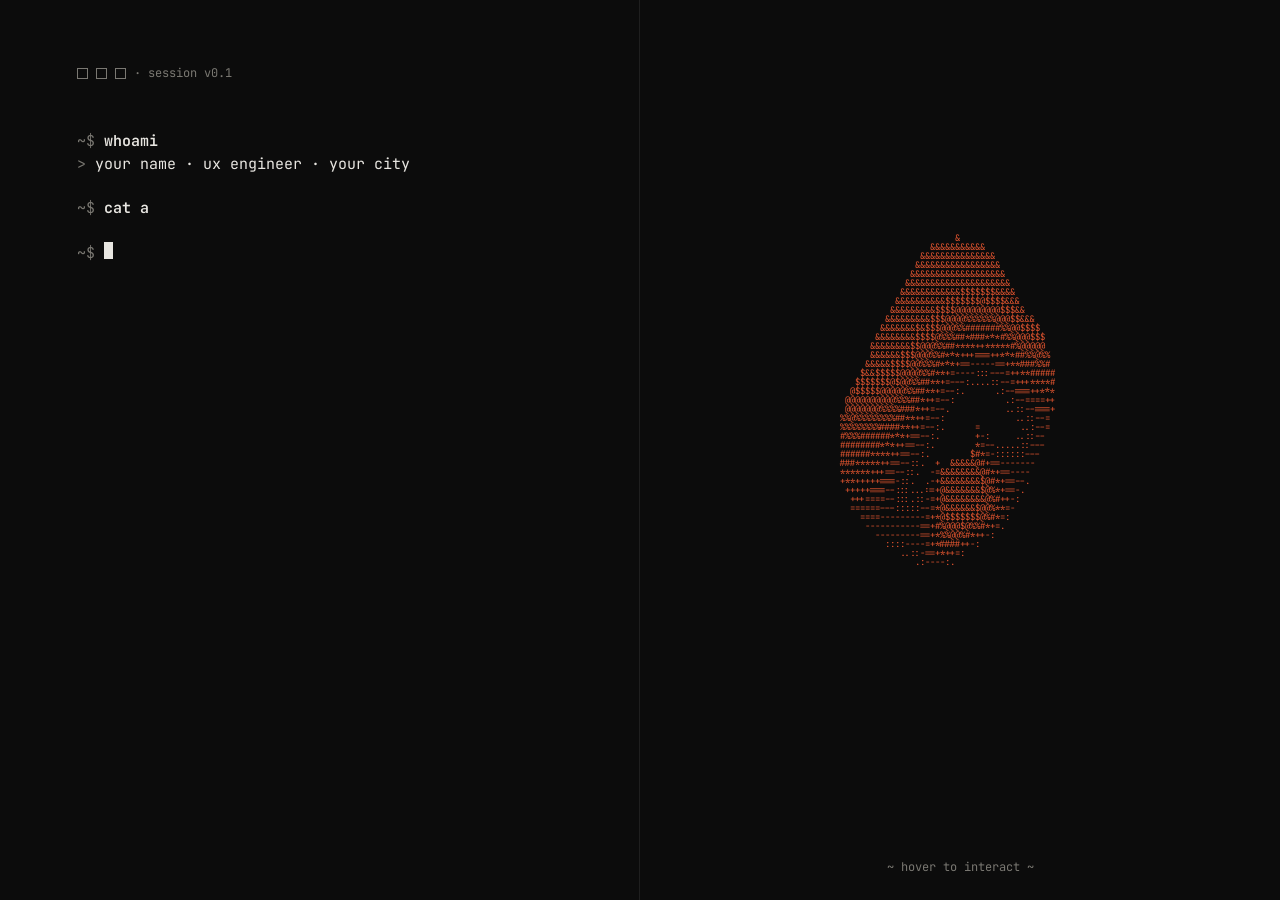
==== commit 8f2906f1: "chore: update portfolio contacts" ====
--- a/index.html
+++ b/index.html
@@ -569,9 +569,9 @@
     '<a href="./monolith/index.html" target="_blank" rel="noopener">kinetic-monolith</a> <span class="dim">· react + webgl2 portfolio</span>   <span class="tag">[dev]</span>',
     '<a href="#art">ascii-orb</a>        <span class="dim">· the thing on the right →</span>   <span class="tag">[live]</span>']],
   ['echo $CONTACTS', [
-    '<span class="key">github</span><a href="#">@your-handle</a>',
-    '<span class="key">telegram</span><a href="#">@your-handle</a>',
-    '<span class="key">email</span><a href="mailto:hello@example.com">hello@example.com</a>']],
+    '<span class="key">github</span><a href="https://github.com/Goldiii-sudo" target="_blank" rel="noopener">@Goldiii-sudo</a>',
+    '<span class="key">telegram</span><a href="https://t.me/Itsbanana2" target="_blank" rel="noopener">@Itsbanana2</a>',
+    '<span class="key">email</span><a href="mailto:archi2228@outlook.com">archi2228@outlook.com</a>']],
 ];
 const FOOTER = ['// site under construction. come back tomorrow. or in 2077.','// type something'];
 const IDLE = ['still here? good.','the cursor is doing all the work today.','try typing "help".','i\'d offer you tea but i\'m html.','somewhere a cat just knocked a cup off a table.','press any key. any of them. i\'m not picky.','still loading your motivation...','okay, i\'ll just talk to myself then.'];
@@ -579,7 +579,7 @@
   help: ()=>['available: help, about, projects, contacts, joke, clear, ls, cat, whoami, date, echo, history, ping, coffee, cowsay, theme, matrix, hack, exit','some commands are hidden. good luck.'],
   about: ()=>['see above. scroll is free.'],
   projects: ()=>['sun-timeline  · raw webgl2 solar evolution [live]','medusa-jf4    · three.js 3d field simulator [live]','vhs-archive   · 3d curved shelf + svg ink [live]','honey-jar     · hiven 4-scene pinned story [live]','print-gallery · zestwell 3d corridor + bag [live]','axon-lab      · realtime particle-sphere lab [live]'],
-  contacts: ()=>['email works best: hello@example.com'],
+  contacts: ()=>['email works best: archi2228@outlook.com'],
   joke: ()=>[['why do programmers prefer dark mode? because light attracts bugs.','there are 10 kinds of people: those who get binary and those who don\'t.','i would tell you a udp joke, but you might not get it.'][Math.random()*3|0]],
   sudo: a=>a.join(' ')==='make me a sandwich'?['okay. 🥪 (it\'s ascii, don\'t eat the screen)']:['nice try. this incident will be reported to nobody.'],
   clear: ()=>{out.innerHTML='';return []},
